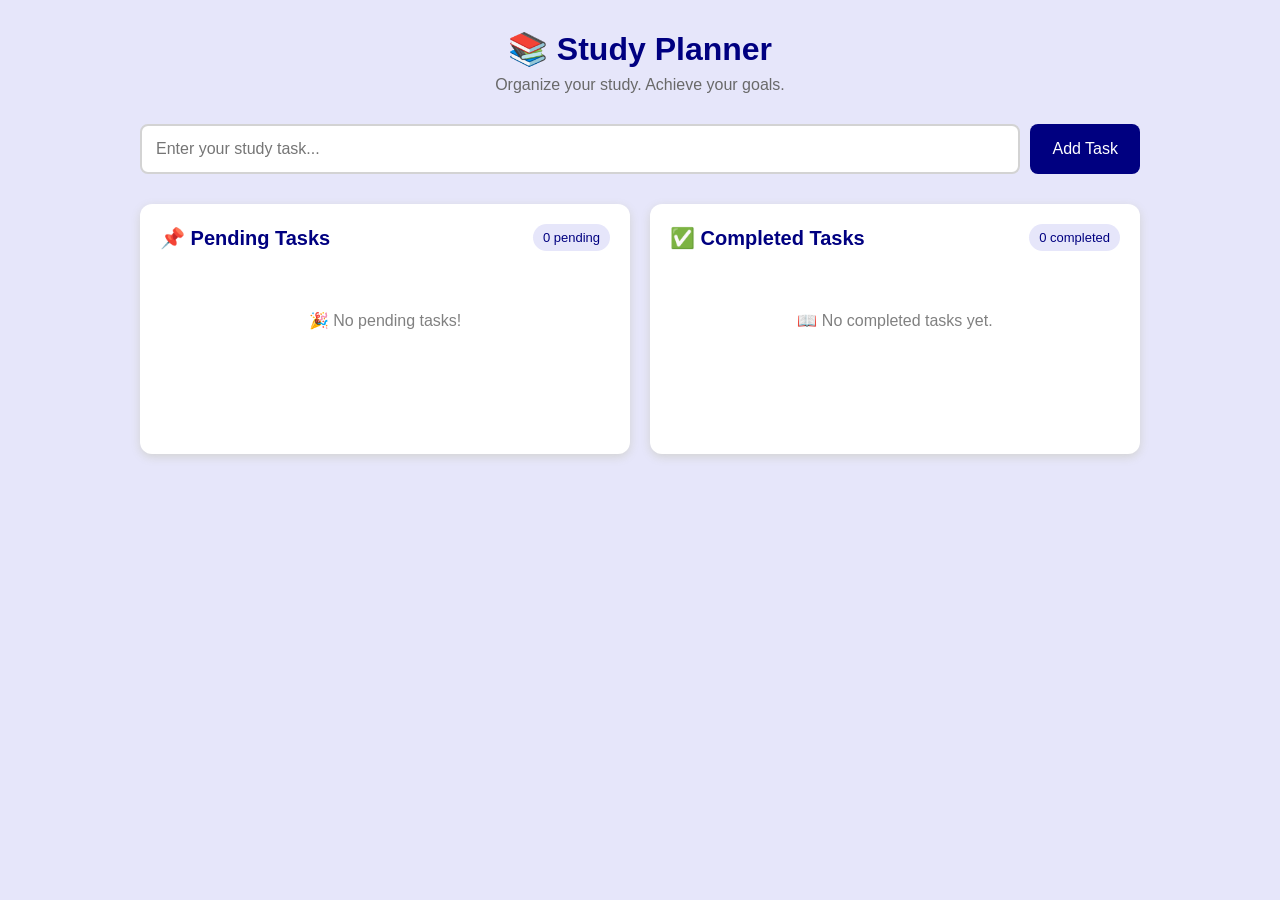
==== Webdev-L2-To-Do-WebApp/index.html @ 1c9b5a38 "update" ====
<!DOCTYPE html>
<html lang="en">
<head>
    <meta charset="UTF-8">
    <meta name="viewport" content="width=device-width, initial-scale=1.0">
    <title>Study Planner</title>
    <link rel="stylesheet" href="style.css">
</head>
<body>

    <div class="container">

        <header>
            <h1>📚 Study Planner</h1>
            <p>Organize your study. Achieve your goals.</p>
        </header>

        <section class="add-task">
            <input type="text" id="taskInput" placeholder="Enter your study task...">
            <button id="addButton">Add Task</button>
        </section>

        <main>

            <section class="task-section">
                <div class="section-title">
                    <h2>📌 Pending Tasks</h2>
                    <span id="pendingCount">0 pending</span>
                </div>

                <div id="pendingList">
                    <p class="empty">🎉 No pending tasks!</p>
                </div>
            </section>

            <section class="task-section">
                <div class="section-title">
                    <h2>✅ Completed Tasks</h2>
                    <span id="completedCount">0 completed</span>
                </div>

                <div id="completedList">
                    <p class="empty">📖 No completed tasks yet.</p>
                </div>
            </section>

        </main>

    </div>

    <script src="script.js"></script>
</body>
</html>
---- Webdev-L2-To-Do-WebApp/style.css ----
* {
    box-sizing: border-box;
    margin: 0;
    padding: 0;
}

body {
    font-family: Arial, sans-serif;
    background: lavender;
    min-height: 100vh;
    padding: 30px;
}

.container {
    max-width: 1000px;
    margin: auto;
}

header {
    text-align: center;
    margin-bottom: 30px;
}

header h1 {
    color: navy;
    margin-bottom: 8px;
}

header p {
    color: dimgray;
}

.add-task {
    display: flex;
    gap: 10px;
    margin-bottom: 30px;
}

#taskInput {
    flex: 1;
    padding: 14px;
    border: 2px solid lightgray;
    border-radius: 8px;
    font-size: 16px;
}

#addButton {
    padding: 14px 22px;
    border: none;
    border-radius: 8px;
    background: navy;
    color: white;
    cursor: pointer;
    font-size: 16px;
}

#addButton:hover {
    background: midnightblue;
}

main {
    display: grid;
    grid-template-columns: 1fr 1fr;
    gap: 20px;
}

.task-section {
    background: white;
    padding: 20px;
    border-radius: 12px;
    box-shadow: 0 3px 10px lightgray;
    min-height: 250px;
}

.section-title {
    display: flex;
    justify-content: space-between;
    align-items: center;
    margin-bottom: 20px;
}

.section-title h2 {
    color: navy;
    font-size: 20px;
}

.section-title span {
    background: lavender;
    color: navy;
    padding: 6px 10px;
    border-radius: 15px;
    font-size: 13px;
}

.task {
    border: 1px solid lightgray;
    border-radius: 8px;
    padding: 14px;
    margin-bottom: 12px;
}

.task-text {
    font-size: 16px;
    color: black;
    margin-bottom: 8px;
}

.completed .task-text {
    text-decoration: line-through;
    color: gray;
}

.time {
    font-size: 12px;
    color: gray;
    margin-bottom: 10px;
}

.buttons {
    display: flex;
    gap: 8px;
}

.buttons button {
    border: none;
    padding: 7px 10px;
    border-radius: 6px;
    cursor: pointer;
}

.edit {
    background: lightblue;
}

.complete {
    background: lightgreen;
}

.delete {
    background: lightcoral;
}

.save {
    background: lightgreen;
}

.edit-input {
    width: 100%;
    padding: 8px;
    border: 1px solid gray;
    border-radius: 6px;
    margin-bottom: 10px;
}

.empty {
    text-align: center;
    color: gray;
    padding: 40px 10px;
}

@media (max-width: 700px) {
    body {
        padding: 15px;
    }

    .add-task {
        flex-direction: column;
    }

    main {
        grid-template-columns: 1fr;
    }
}
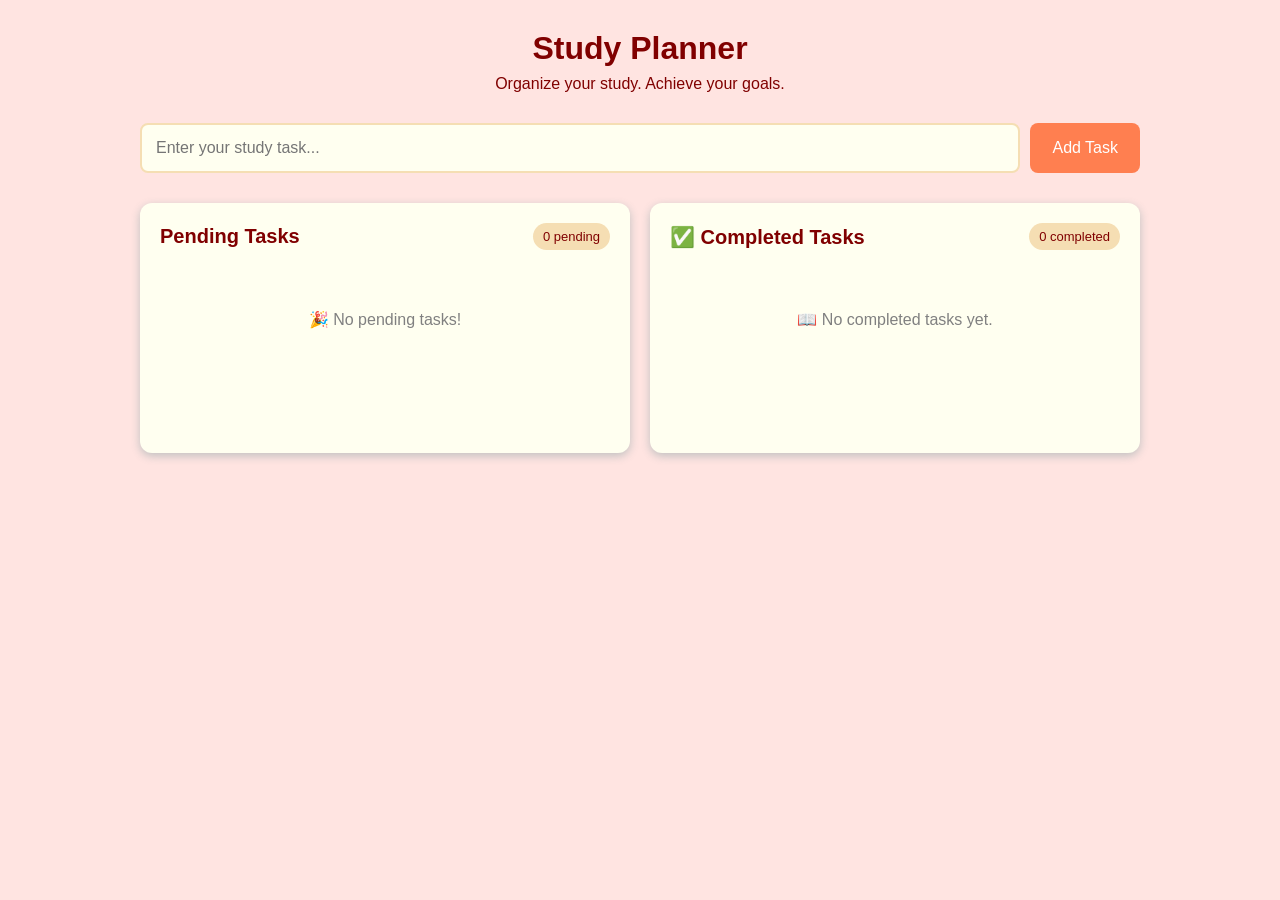
==== commit dcc72600: "updating colors" ====
--- a/Webdev-L2-To-Do-WebApp/index.html
+++ b/Webdev-L2-To-Do-WebApp/index.html
@@ -11,7 +11,7 @@
     <div class="container">
 
         <header>
-            <h1>📚 Study Planner</h1>
+            <h1>Study Planner</h1>
             <p>Organize your study. Achieve your goals.</p>
         </header>
 
@@ -24,12 +24,12 @@
 
             <section class="task-section">
                 <div class="section-title">
-                    <h2>📌 Pending Tasks</h2>
+                    <h2>Pending Tasks</h2>
                     <span id="pendingCount">0 pending</span>
                 </div>
 
                 <div id="pendingList">
-                    <p class="empty">🎉 No pending tasks!</p>
+                    <p class="empty">No pending tasks!</p>
                 </div>
             </section>
 
@@ -40,7 +40,7 @@
                 </div>
 
                 <div id="completedList">
-                    <p class="empty">📖 No completed tasks yet.</p>
+                    <p class="empty">No completed tasks yet.</p>
                 </div>
             </section>
 
--- a/Webdev-L2-To-Do-WebApp/style.css
+++ b/Webdev-L2-To-Do-WebApp/style.css
@@ -6,7 +6,7 @@
 
 body {
     font-family: Arial, sans-serif;
-    background: lavender;
+    background: mistyrose;
     min-height: 100vh;
     padding: 30px;
 }
@@ -22,12 +22,14 @@
 }
 
 header h1 {
-    color: navy;
+    color: maroon;
     margin-bottom: 8px;
 }
 
+
 header p {
-    color: dimgray;
+    color: maroon;
+
 }
 
 .add-task {
@@ -39,23 +41,24 @@
 #taskInput {
     flex: 1;
     padding: 14px;
-    border: 2px solid lightgray;
+    border: 2px solid wheat;
     border-radius: 8px;
     font-size: 16px;
+    background: ivory;
 }
 
 #addButton {
     padding: 14px 22px;
     border: none;
     border-radius: 8px;
-    background: navy;
+    background: coral;
     color: white;
     cursor: pointer;
     font-size: 16px;
 }
 
 #addButton:hover {
-    background: midnightblue;
+    background: tomato;
 }
 
 main {
@@ -65,10 +68,10 @@
 }
 
 .task-section {
-    background: white;
+    background: ivory;
     padding: 20px;
     border-radius: 12px;
-    box-shadow: 0 3px 10px lightgray;
+    box-shadow: 0 3px 10px silver;
     min-height: 250px;
 }
 
@@ -80,23 +83,24 @@
 }
 
 .section-title h2 {
-    color: navy;
+    color: maroon;
     font-size: 20px;
 }
 
 .section-title span {
-    background: lavender;
-    color: navy;
+    background: wheat;
+    color: maroon;
     padding: 6px 10px;
     border-radius: 15px;
     font-size: 13px;
 }
 
 .task {
-    border: 1px solid lightgray;
+    border: 1px solid wheat;
     border-radius: 8px;
     padding: 14px;
     margin-bottom: 12px;
+    background: white;
 }
 
 .task-text {
@@ -129,7 +133,7 @@
 }
 
 .edit {
-    background: lightblue;
+    background: khaki;
 }
 
 .complete {
@@ -142,12 +146,16 @@
 
 .save {
     background: lightgreen;
+    border: none;
+    padding: 8px 12px;
+    border-radius: 6px;
+    cursor: pointer;
 }
 
 .edit-input {
     width: 100%;
     padding: 8px;
-    border: 1px solid gray;
+    border: 1px solid wheat;
     border-radius: 6px;
     margin-bottom: 10px;
 }
